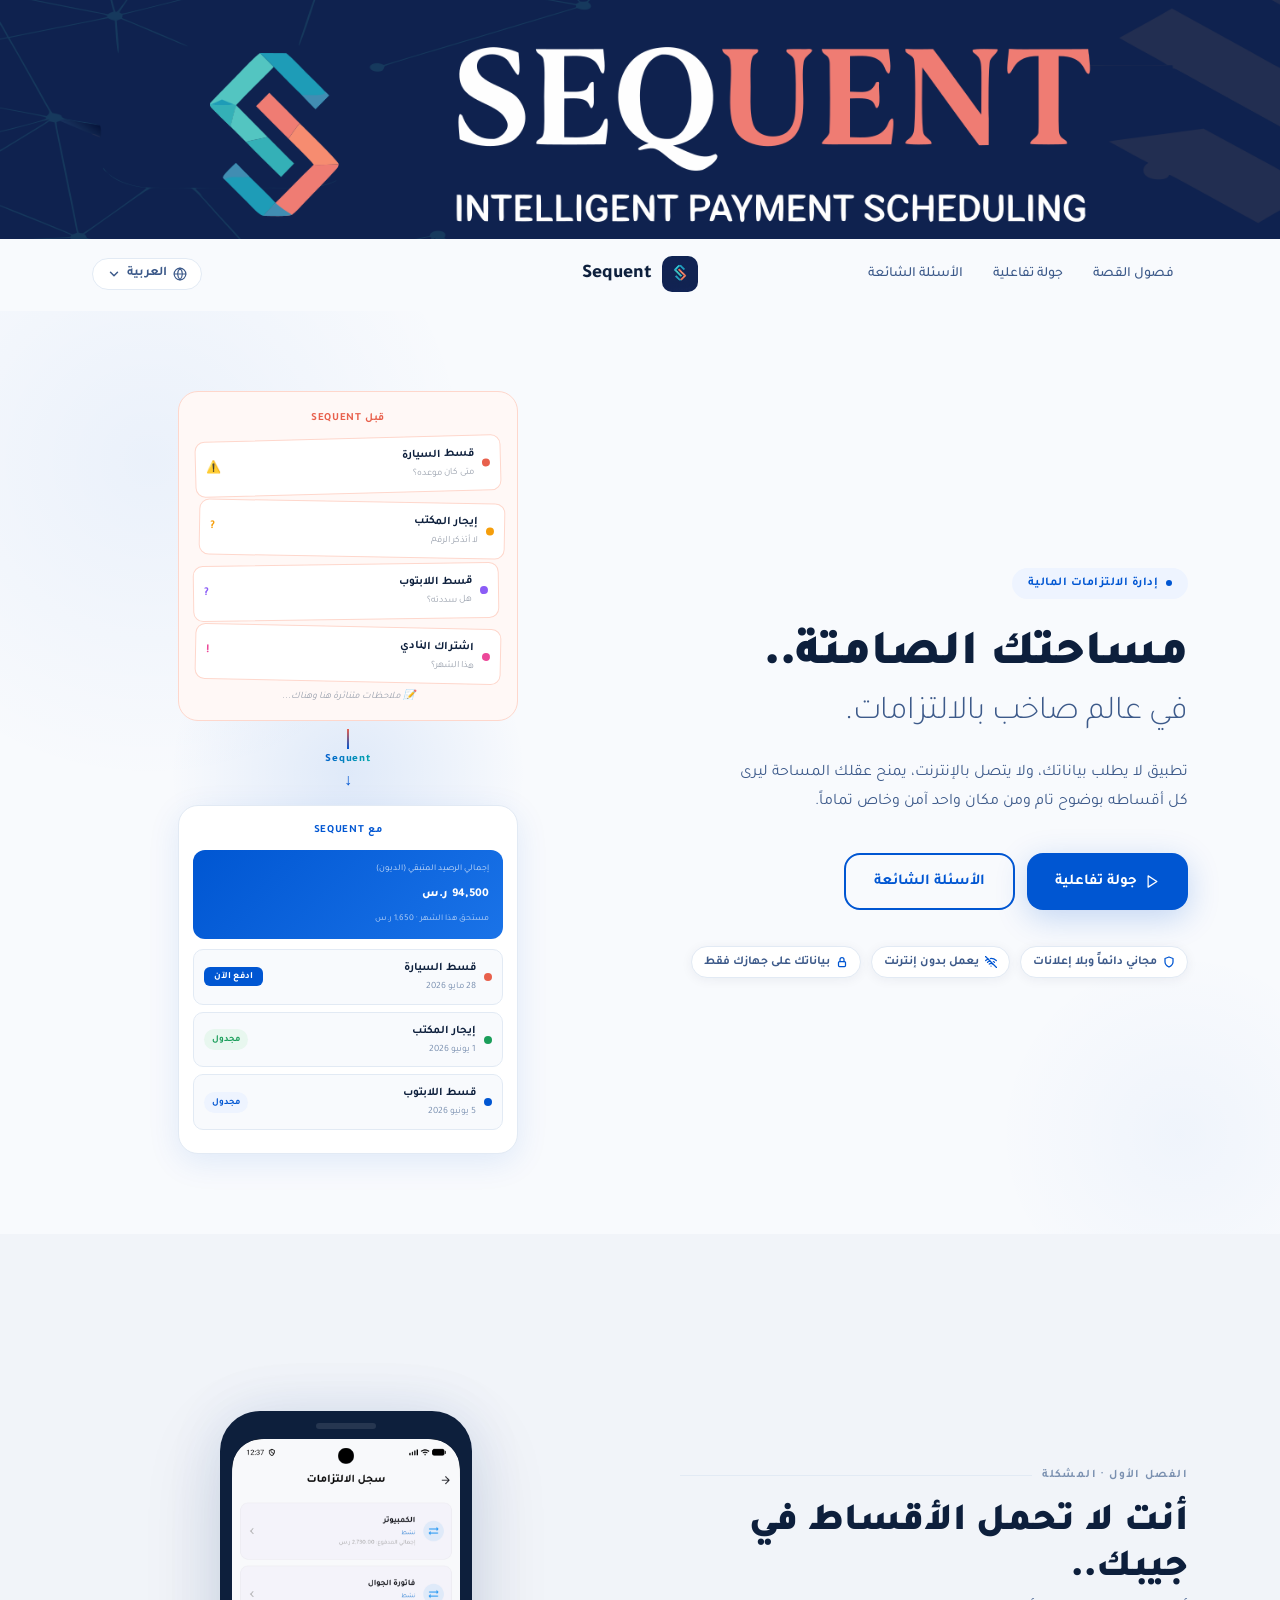
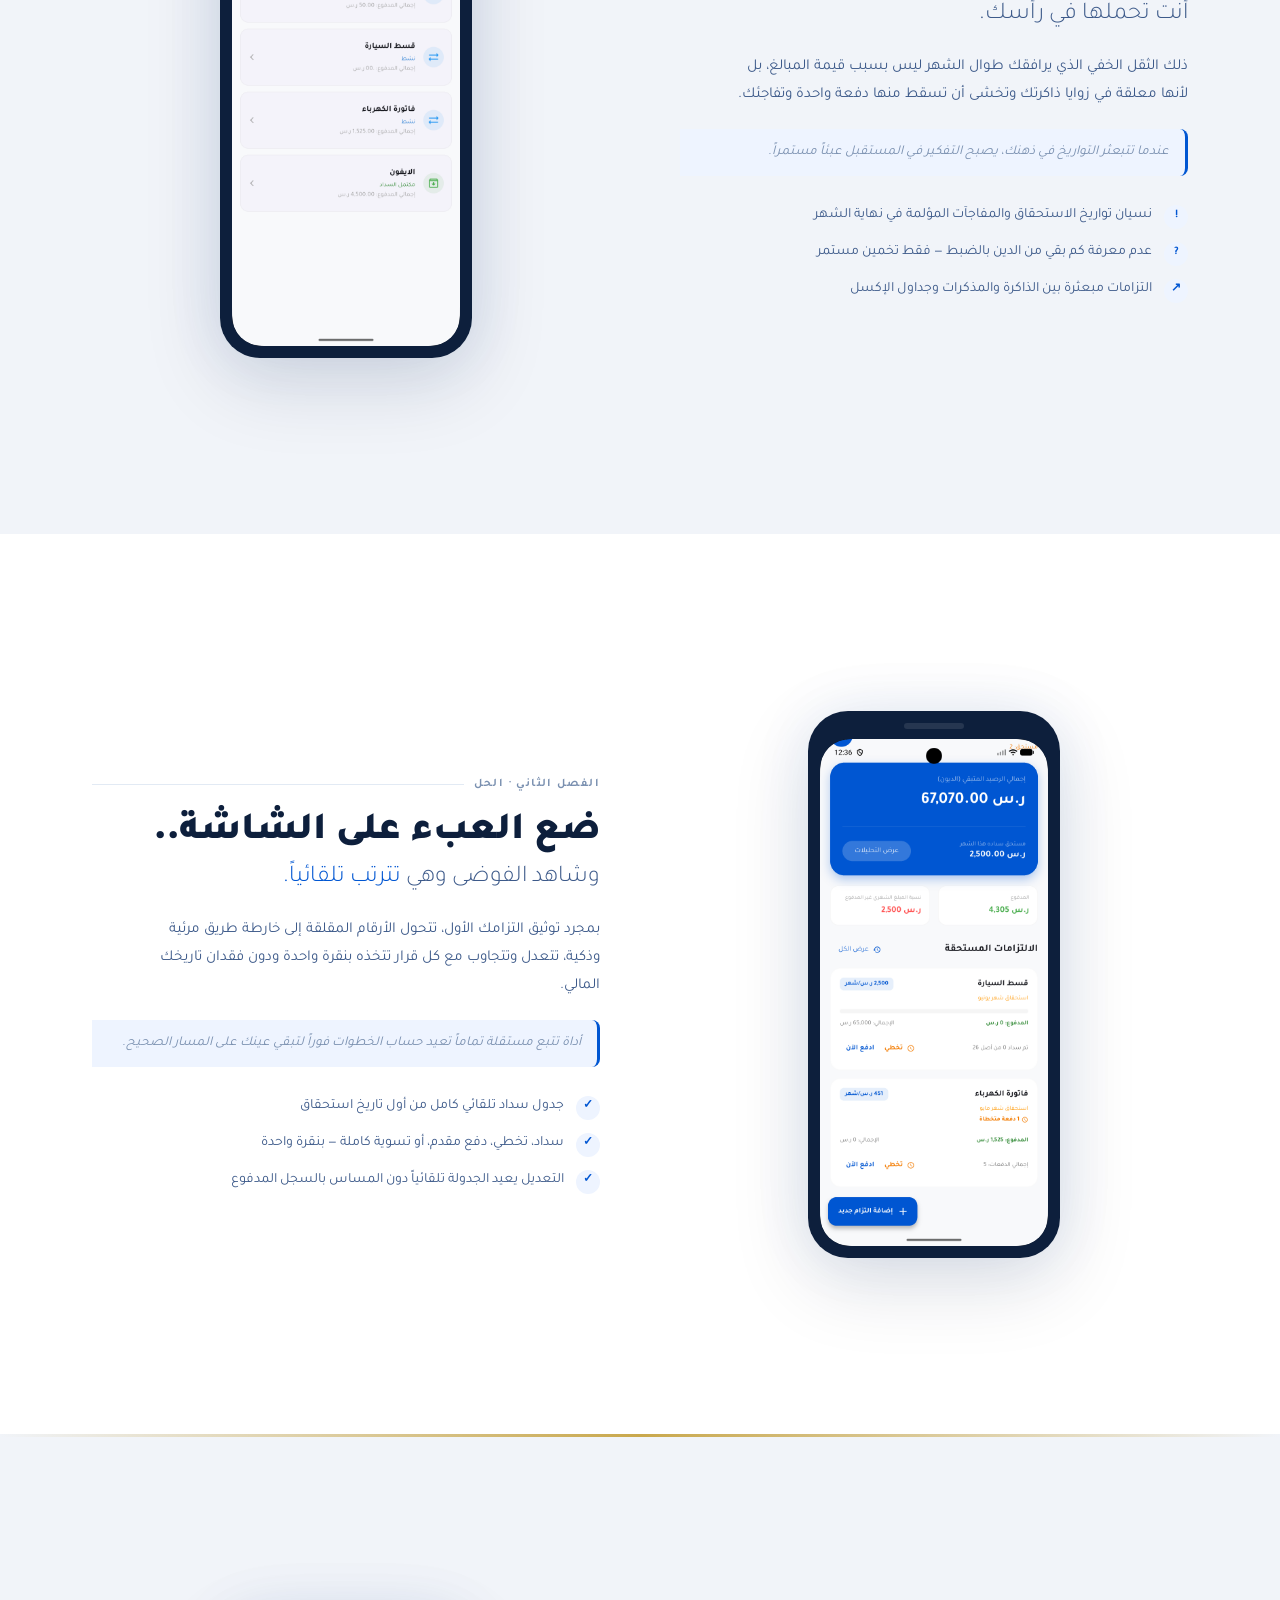
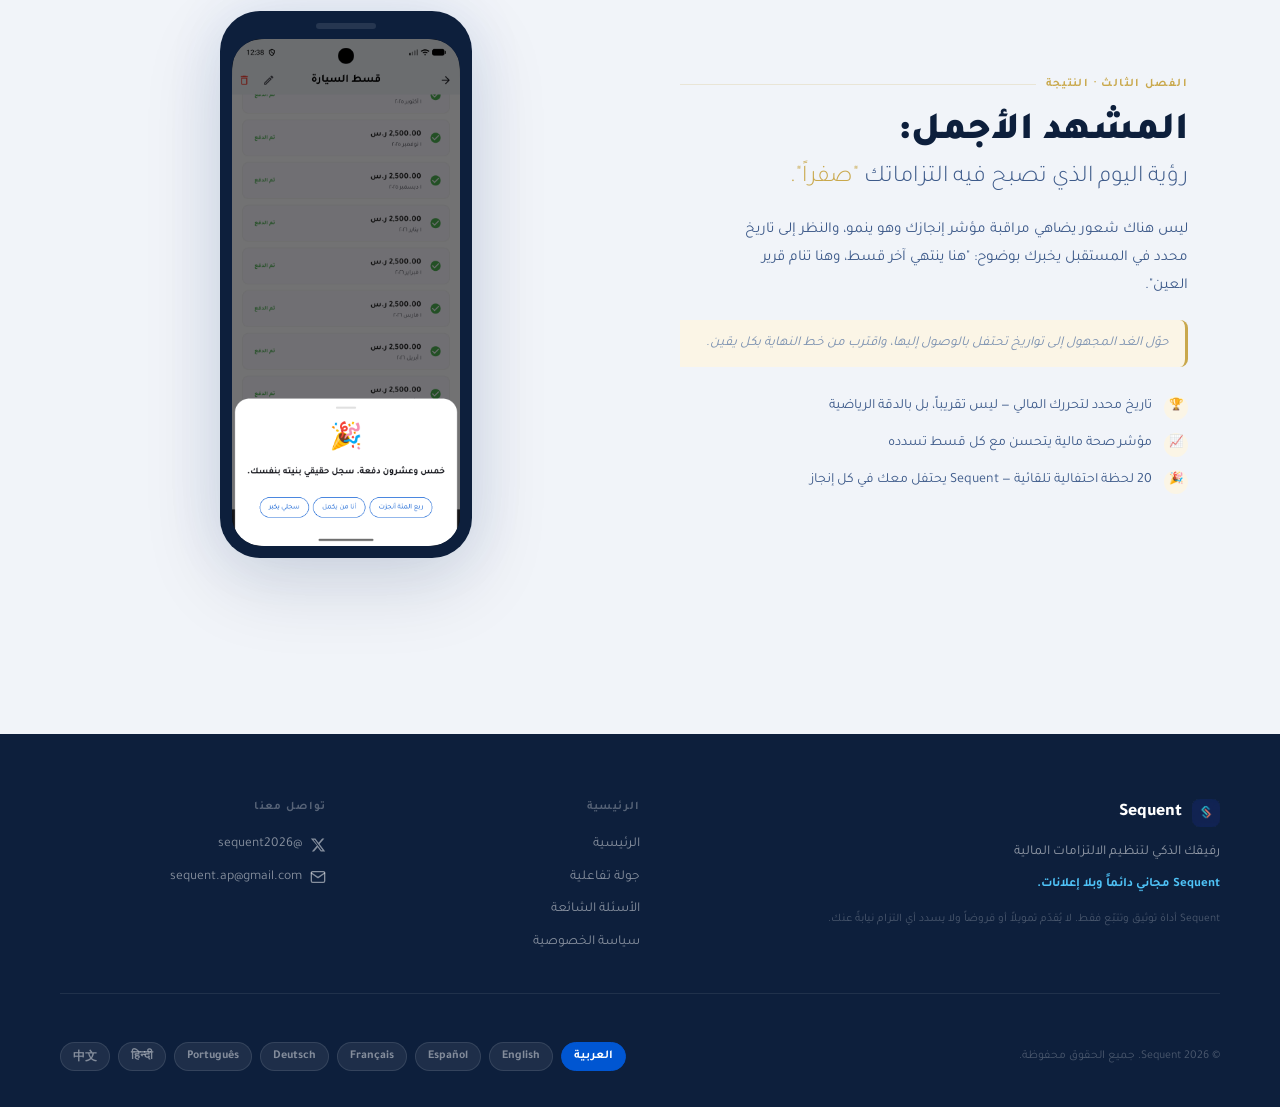
==== index.html @ 50496442 "Update website: privacy page, i18n system, translations for 8 languages - Add privacy.html and css/p" ====
<!DOCTYPE html>
<html lang="ar" dir="rtl">
<head>
<meta charset="UTF-8">
<meta name="viewport" content="width=device-width, initial-scale=1.0">
<meta name="description" content="Sequent — رفيقك الذكي لتنظيم الالتزامات المالية وجدولة الأقساط.">
<title>Sequent</title>
<script>
(function(){
  var l=localStorage.getItem('sq_lang')||'ar';
  document.documentElement.lang=l;
  document.documentElement.dir=l==='ar'?'rtl':'ltr';
})();
</script>
<link rel="stylesheet" href="css/main.css">
<link rel="stylesheet" href="css/home.css">
<script src="i18n/ar.js" defer></script>
<script src="i18n/en.js" defer></script>
<script src="i18n/es.js" defer></script>
<script src="i18n/fr.js" defer></script>
<script src="i18n/de.js" defer></script>
<script src="i18n/pt.js" defer></script>
<script src="i18n/hi.js" defer></script>
<script src="i18n/zh.js" defer></script>
</head>
<body>

<!-- BANNER -->
<div class="site-banner" id="site-banner">
  <img src="assets/images/banner.png" alt="Sequent">
</div>

<!-- NAV -->
<nav class="nav" id="main-nav">
  <div class="nav-inner">
    <ul class="nav-links">
      <li><a href="#ch1" data-i18n="nav_story">فصول القصة</a></li>
      <li><a href="tour.html" data-i18n="nav_tour">جولة تفاعلية</a></li>
      <li><a href="faq.html" data-i18n="nav_faq">الأسئلة الشائعة</a></li>
    </ul>
    <a href="index.html" class="nav-logo">
      <img src="assets/images/app_icon.png" alt="Sequent">
      <span data-i18n="nav_logo_label">Sequent</span>
    </a>
    <div class="nav-actions">
      <div class="nav-lang-wrap">
        <button class="nav-lang-btn" id="lang-btn" aria-haspopup="true" aria-expanded="false">
          <svg viewBox="0 0 24 24" fill="none" stroke="currentColor" stroke-width="2" stroke-linecap="round" stroke-linejoin="round"><circle cx="12" cy="12" r="10"/><line x1="2" y1="12" x2="22" y2="12"/><path d="M12 2a15.3 15.3 0 0 1 4 10 15.3 15.3 0 0 1-4 10 15.3 15.3 0 0 1-4-10 15.3 15.3 0 0 1 4-10z"/></svg>
          <span id="lang-label">العربية</span>
          <svg viewBox="0 0 24 24" fill="none" stroke="currentColor" stroke-width="2.5" stroke-linecap="round" stroke-linejoin="round" width="12" height="12"><polyline points="6 9 12 15 18 9"/></svg>
        </button>
        <div class="nav-lang-dropdown" id="lang-dropdown">
          <button class="lang-opt" data-lang="ar">العربية</button>
          <button class="lang-opt" data-lang="en">English</button>
          <button class="lang-opt" data-lang="es">Español</button>
          <button class="lang-opt" data-lang="fr">Français</button>
          <button class="lang-opt" data-lang="de">Deutsch</button>
          <button class="lang-opt" data-lang="pt">Português</button>
          <button class="lang-opt" data-lang="hi">हिन्दी</button>
          <button class="lang-opt" data-lang="zh">中文</button>
        </div>
      </div>
      <button class="nav-hamburger" id="hamburger" aria-expanded="false" aria-label="القائمة">
        <span></span><span></span><span></span>
      </button>
    </div>
  </div>
</nav>

<!-- Mobile nav — روابط فقط بدون اللغات -->
<div class="nav-mobile" id="mob-nav">
  <a href="#ch1" data-i18n="nav_story">فصول القصة</a>
  <a href="tour.html" data-i18n="nav_tour">جولة تفاعلية</a>
  <a href="faq.html" data-i18n="nav_faq">الأسئلة الشائعة</a>
</div>

<!-- HERO -->
<section class="hero">
  <div class="hero-inner">
    <!-- نص — يمين -->
    <div class="hero-content">
      <div class="hero-eyebrow reveal">
        <span class="eyebrow-dot"></span>
        <span data-i18n="hero_eyebrow">إدارة الالتزامات المالية</span>
      </div>
      <h1 class="hero-h1 reveal d1" data-i18n="hero_headline">مساحتك الصامتة..</h1>
      <p class="hero-h2 reveal d1" data-i18n="hero_headline_2">في عالم صاخب بالالتزامات.</p>
      <p class="hero-desc reveal d2" data-i18n="hero_subheadline">
        تطبيق لا يطلب بياناتك، ولا يتصل بالإنترنت، يمنح عقلك المساحة
        ليرى كل أقساطه بوضوح تام ومن مكان واحد آمن وخاص تماماً.
      </p>
      <div class="hero-ctas reveal d3">
        <a href="tour.html" class="btn-primary">
          <svg width="15" height="15" viewBox="0 0 24 24" fill="none" stroke="currentColor" stroke-width="2" stroke-linecap="round" stroke-linejoin="round"><polygon points="5 3 19 12 5 21 5 3"/></svg>
          <span data-i18n="hero_cta_tour">جولة تفاعلية</span>
        </a>
        <a href="faq.html" class="btn-outline">
          <span data-i18n="hero_cta_faq">الأسئلة الشائعة</span>
        </a>
      </div>
      <div class="hero-badges reveal d4">
        <span class="hero-badge">
          <svg width="12" height="12" viewBox="0 0 24 24" fill="none" stroke="currentColor" stroke-width="2.5" stroke-linecap="round" stroke-linejoin="round"><path d="M12 22s8-4 8-10V5l-8-3-8 3v7c0 6 8 10 8 10z"/></svg>
          <span data-i18n="hero_badge_free">مجاني دائماً وبلا إعلانات</span>
        </span>
        <span class="hero-badge">
          <svg width="12" height="12" viewBox="0 0 24 24" fill="none" stroke="currentColor" stroke-width="2.5" stroke-linecap="round" stroke-linejoin="round"><line x1="1" y1="1" x2="23" y2="23"/><path d="M16.72 11.06A10.94 10.94 0 0 1 19 12.55"/><path d="M5 12.55a10.94 10.94 0 0 1 5.17-2.39"/><path d="M10.71 5.05A16 16 0 0 1 22.56 9"/><path d="M1.42 9a15.91 15.91 0 0 1 4.7-2.88"/><path d="M8.53 16.11a6 6 0 0 1 6.95 0"/><line x1="12" y1="20" x2="12.01" y2="20"/></svg>
          <span data-i18n="hero_badge_offline">يعمل بدون إنترنت</span>
        </span>
        <span class="hero-badge">
          <svg width="12" height="12" viewBox="0 0 24 24" fill="none" stroke="currentColor" stroke-width="2.5" stroke-linecap="round" stroke-linejoin="round"><rect x="5" y="11" width="14" height="10" rx="2"/><path d="M8 11V7a4 4 0 0 1 8 0v4"/></svg>
          <span data-i18n="hero_badge_secure">بياناتك على جهازك فقط</span>
        </span>
      </div>
    </div>
    <!-- تصميم متحرك — يسار -->
    <div class="hero-visual reveal d2">
      <div class="hero-phone-glow"></div>
      <div class="hero-anim-wrap">
        <div class="anim-before">
          <div class="chaos-label" data-i18n="anim_before_label">قبل Sequent</div>
          <div class="chaos-card c1">
            <div class="chaos-card-dot" style="background:#E8604C;"></div>
            <div class="chaos-card-body"><div class="chaos-card-name" data-i18n="anim_card1_name">قسط السيارة</div><div class="chaos-card-date" data-i18n="anim_card1_date">متى كان موعده؟</div></div>
            <div class="chaos-card-status" style="color:#E8604C;">⚠️</div>
          </div>
          <div class="chaos-card c2">
            <div class="chaos-card-dot" style="background:#F59E0B;"></div>
            <div class="chaos-card-body"><div class="chaos-card-name" data-i18n="anim_card2_name">إيجار المكتب</div><div class="chaos-card-date" data-i18n="anim_card2_date">لا أتذكر الرقم</div></div>
            <div class="chaos-card-status" style="color:#F59E0B;">?</div>
          </div>
          <div class="chaos-card c3">
            <div class="chaos-card-dot" style="background:#8B5CF6;"></div>
            <div class="chaos-card-body"><div class="chaos-card-name" data-i18n="anim_card3_name">قسط اللابتوب</div><div class="chaos-card-date" data-i18n="anim_card3_date">هل سددته؟</div></div>
            <div class="chaos-card-status" style="color:#8B5CF6;">?</div>
          </div>
          <div class="chaos-card c4">
            <div class="chaos-card-dot" style="background:#EC4899;"></div>
            <div class="chaos-card-body"><div class="chaos-card-name" data-i18n="anim_card4_name">اشتراك النادي</div><div class="chaos-card-date" data-i18n="anim_card4_date">هذا الشهر؟</div></div>
            <div class="chaos-card-status" style="color:#EC4899;">!</div>
          </div>
          <div class="chaos-note" data-i18n="anim_chaos_note">📝 ملاحظات متناثرة هنا وهناك...</div>
        </div>
        <div class="anim-arrow">
          <div class="arrow-line"></div>
          <div class="arrow-label">Sequent</div>
          <div class="arrow-head">↓</div>
        </div>
        <div class="anim-after">
          <div class="order-label" data-i18n="anim_after_label">مع Sequent</div>
          <div class="order-header">
            <div class="order-header-text" data-i18n="mock_total_balance">إجمالي الرصيد المتبقي</div>
            <div class="order-header-amount"><span data-i18n="mock_amount">94,500</span> <span data-i18n="mock_currency">ر.س</span></div>
            <div class="order-header-sub" data-i18n="anim_header_sub">مستحق هذا الشهر · 1,650 ر.س</div>
          </div>
          <div class="order-card oc1">
            <div class="order-card-dot" style="background:#E8604C;"></div>
            <div class="order-card-body"><div class="order-card-name" data-i18n="anim_card1_name">قسط السيارة</div><div class="order-card-date" data-i18n="anim_date1">28 مايو 2026</div></div>
            <button class="order-pay-btn" data-i18n="mock_pay_now">ادفع الآن</button>
          </div>
          <div class="order-card oc2">
            <div class="order-card-dot" style="background:#1A9E5A;"></div>
            <div class="order-card-body"><div class="order-card-name" data-i18n="anim_card2_name">إيجار المكتب</div><div class="order-card-date" data-i18n="anim_date2">1 يونيو 2026</div></div>
            <div class="order-card-badge" style="color:#1A9E5A;background:#E8F7EF;" data-i18n="anim_scheduled">مجدول</div>
          </div>
          <div class="order-card oc3">
            <div class="order-card-dot" style="background:#0056D2;"></div>
            <div class="order-card-body"><div class="order-card-name" data-i18n="anim_card3_name">قسط اللابتوب</div><div class="order-card-date" data-i18n="anim_date3">5 يونيو 2026</div></div>
            <div class="order-card-badge" style="color:#0056D2;background:#EEF4FF;" data-i18n="anim_scheduled">مجدول</div>
          </div>
        </div>
      </div>
    </div>
  </div>
</section>

<!-- CHAPTER 1 — المشكلة: نص يمين + صورة يسار -->
<section class="chapter ch-gray" id="ch1">
  <div class="chapter-inner">
    <div class="ch-content">
      <div class="chapter-tag reveal" data-i18n="ch1_tag">الفصل الأول · المشكلة</div>
      <h2 class="chapter-h1 reveal d1" data-i18n="ch1_h1">أنت لا تحمل الأقساط في جيبك..</h2>
      <p class="chapter-h2 reveal d1" data-i18n="ch1_h2">أنت تحملها في رأسك.</p>
      <p class="chapter-desc reveal d2" data-i18n="ch1_desc">
        ذلك الثقل الخفي الذي يرافقك طوال الشهر ليس بسبب قيمة المبالغ،
        بل لأنها معلقة في زوايا ذاكرتك وتخشى أن تسقط منها دفعة واحدة وتفاجئك.
      </p>
      <div class="chapter-support reveal d2" data-i18n="ch1_support">
        عندما تتبعثر التواريخ في ذهنك، يصبح التفكير في المستقبل عبئاً مستمراً.
      </div>
      <div class="chapter-points reveal d3">
        <div class="chapter-point"><span class="pt-icon pt-blue">!</span><span data-i18n="ch1_p1">نسيان تواريخ الاستحقاق والمفاجآت المؤلمة في نهاية الشهر</span></div>
        <div class="chapter-point"><span class="pt-icon pt-blue">?</span><span data-i18n="ch1_p2">عدم معرفة كم بقي من الدين بالضبط — فقط تخمين مستمر</span></div>
        <div class="chapter-point"><span class="pt-icon pt-blue">↗</span><span data-i18n="ch1_p3">التزامات مبعثرة بين الذاكرة والمذكرات وجداول الإكسل</span></div>
      </div>
    </div>
    <div class="ch-visual reveal d1">
      <div class="ch-phone-wrap">
        <div class="ch-phone-glow"></div>
        <div class="ch-phone">
          <div class="ch-notch"></div>
          <div class="ch-screen">
            <img id="img-ch1" src="assets/images/screens/screen8_ar.png" alt="Sequent">
          </div>
        </div>
      </div>
    </div>
  </div>
</section>

<!-- CHAPTER 2 — الحل: صورة يمين + نص يسار -->
<section class="chapter ch-white" id="ch2">
  <div class="chapter-inner flipped">
    <div class="ch-visual reveal d1">
      <div class="ch-phone-wrap">
        <div class="ch-phone-glow"></div>
        <div class="ch-phone">
          <div class="ch-notch"></div>
          <div class="ch-screen">
            <img id="img-ch2" src="assets/images/screens/screen3_ar.png" alt="Sequent">
          </div>
        </div>
      </div>
    </div>
    <div class="ch-content">
      <div class="chapter-tag reveal" data-i18n="ch2_tag">الفصل الثاني · الحل</div>
      <h2 class="chapter-h1 reveal d1" data-i18n="ch2_h1">ضع العبء على الشاشة..</h2>
      <p class="chapter-h2 reveal d1"><span data-i18n="ch2_h2">وشاهد الفوضى وهي </span><em data-i18n="ch2_h2_em">تترتب تلقائياً.</em></p>
      <p class="chapter-desc reveal d2" data-i18n="ch2_desc">
        بمجرد توثيق التزامك الأول، تتحول الأرقام المقلقة إلى خارطة طريق
        مرئية وذكية، تتعدل وتتجاوب مع كل قرار تتخذه بنقرة واحدة
        ودون فقدان تاريخك المالي.
      </p>
      <div class="chapter-support reveal d2" data-i18n="ch2_support">
        أداة تتبع مستقلة تماماً تعيد حساب الخطوات فوراً لتبقي عينك على المسار الصحيح.
      </div>
      <div class="chapter-points reveal d3">
        <div class="chapter-point"><span class="pt-icon pt-blue">✓</span><span data-i18n="ch2_p1">جدول سداد تلقائي كامل من أول تاريخ استحقاق</span></div>
        <div class="chapter-point"><span class="pt-icon pt-blue">✓</span><span data-i18n="ch2_p2">سداد، تخطي، دفع مقدم، أو تسوية كاملة — بنقرة واحدة</span></div>
        <div class="chapter-point"><span class="pt-icon pt-blue">✓</span><span data-i18n="ch2_p3">التعديل يعيد الجدولة تلقائياً دون المساس بالسجل المدفوع</span></div>
      </div>
    </div>
  </div>
</section>

<!-- CHAPTER 3 — النتيجة: نص يمين + صورة يسار -->
<section class="chapter ch-gold-accent" id="ch3">
  <div class="gold-strip"></div>
  <div class="chapter-inner">
    <div class="ch-content">
      <div class="chapter-tag reveal" data-i18n="ch3_tag">الفصل الثالث · النتيجة</div>
      <h2 class="chapter-h1 reveal d1" data-i18n="ch3_h1">المشهد الأجمل:</h2>
      <p class="chapter-h2 reveal d1"><span data-i18n="ch3_h2">رؤية اليوم الذي تصبح فيه التزاماتك </span><em data-i18n="ch3_h2_em">"صفراً".</em></p>
      <p class="chapter-desc reveal d2" data-i18n="ch3_desc">
        ليس هناك شعور يضاهي مراقبة مؤشر إنجازك وهو ينمو، والنظر إلى
        تاريخ محدد في المستقبل يخبرك بوضوح: "هنا ينتهي آخر قسط،
        وهنا تنام قرير العين".
      </p>
      <div class="chapter-support reveal d2" data-i18n="ch3_support">
        حوّل الغد المجهول إلى تواريخ تحتفل بالوصول إليها، واقترب من خط النهاية بكل يقين.
      </div>
      <div class="chapter-points reveal d3">
        <div class="chapter-point"><span class="pt-icon pt-gold">🏆</span><span data-i18n="ch3_p1">تاريخ محدد لتحررك المالي — ليس تقريباً، بل بالدقة الرياضية</span></div>
        <div class="chapter-point"><span class="pt-icon pt-gold">📈</span><span data-i18n="ch3_p2">مؤشر صحة مالية يتحسن مع كل قسط تسدده</span></div>
        <div class="chapter-point"><span class="pt-icon pt-gold">🎉</span><span data-i18n="ch3_p3">20 لحظة احتفالية تلقائية — Sequent يحتفل معك في كل إنجاز</span></div>
      </div>
    </div>
    <div class="ch-visual reveal d1">
      <div class="ch-phone-wrap">
        <div class="ch-phone-glow"></div>
        <div class="ch-phone">
          <div class="ch-notch"></div>
          <div class="ch-screen">
            <img id="img-ch3" src="assets/images/screens/screen6_ar.png" alt="Sequent">
          </div>
        </div>
      </div>
    </div>
  </div>
</section>

<!-- FOOTER -->
<footer class="footer">
  <div class="footer-top">
    <div>
      <div class="footer-logo"><img src="assets/images/app_icon.png" alt="Sequent"><span data-i18n="nav_logo_label">Sequent</span></div>
      <p class="footer-tagline" data-i18n="footer_tagline">رفيقك الذكي لتنظيم الالتزامات المالية وجدولة الأقساط بكل سهولة.</p>
      <p class="footer-free" data-i18n="footer_free">✦ Sequent مجاني دائماً وبلا إعلانات.</p>
      <p class="footer-disc" data-i18n="footer_disclaimer">Sequent أداة توثيق وتتبع فقط. لا يُقدّم تمويلاً أو قروضاً، ولا يسدد أي التزام نيابةً عنك.</p>
    </div>
    <div>
      <div class="footer-col-title" data-i18n="nav_home">تصفح</div>
      <div class="footer-links">
        <a href="index.html" data-i18n="footer_home">الرئيسية</a>
        <a href="tour.html" data-i18n="footer_tour">جولة تفاعلية</a>
        <a href="faq.html" data-i18n="footer_faq">الأسئلة الشائعة</a>
        <a href="privacy.html" data-i18n="footer_privacy">سياسة الخصوصية</a>
      </div>
    </div>
    <div>
      <div class="footer-col-title" data-i18n="footer_contact">تواصل معنا</div>
      <a href="https://x.com/sequent2026" target="_blank" rel="noopener" class="footer-social-link">
        <svg viewBox="0 0 24 24" fill="currentColor"><path d="M18.244 2.25h3.308l-7.227 8.26 8.502 11.24H16.17l-4.714-6.231-5.401 6.231H2.746l7.73-8.835L1.254 2.25H8.08l4.713 6.231zm-1.161 17.52h1.833L7.084 4.126H5.117z"/></svg>
        @sequent2026
      </a>
      <a href="mailto:sequent.ap@gmail.com" class="footer-social-link">
        <svg viewBox="0 0 24 24" fill="none" stroke="currentColor" stroke-width="2" stroke-linecap="round" stroke-linejoin="round"><path d="M4 4h16c1.1 0 2 .9 2 2v12c0 1.1-.9 2-2 2H4c-1.1 0-2-.9-2-2V6c0-1.1.9-2 2-2z"/><polyline points="22,6 12,13 2,6"/></svg>
        sequent.ap@gmail.com
      </a>
    </div>
  </div>
  <div class="footer-bottom">
    <span class="footer-rights" data-i18n="footer_rights">© 2026 Sequent. جميع الحقوق محفوظة.</span>
    <div class="footer-langs-list">
      <button class="footer-lang-item" data-lang="ar">العربية</button>
      <button class="footer-lang-item" data-lang="en">English</button>
      <button class="footer-lang-item" data-lang="es">Español</button>
      <button class="footer-lang-item" data-lang="fr">Français</button>
      <button class="footer-lang-item" data-lang="de">Deutsch</button>
      <button class="footer-lang-item" data-lang="pt">Português</button>
      <button class="footer-lang-item" data-lang="hi">हिन्दी</button>
      <button class="footer-lang-item" data-lang="zh">中文</button>
    </div>
  </div>
</footer>

<script src="js/main.js"></script>
</body>
</html>
---- css/main.css ----
/* ============================================================
   SEQUENT — Shared CSS (all pages)
   Light background + App Identity Colors + Tajawal font
   ============================================================ */
@import url('https://fonts.googleapis.com/css2?family=Tajawal:wght@300;400;500;700;800;900&display=swap');

:root {
  --navy:        #0D1F3C;
  --blue:        #0056D2;
  --blue-h:      #1A73E8;
  --blue-faint:  #EEF4FF;
  --blue-faint2: #E4EFFE;
  --gold:        #C9A84C;
  --gold-faint:  #FBF5E6;
  --bg:          #F8FAFD;
  --bg-gray:     #F1F4F9;
  --bg-white:    #FFFFFF;
  --text:        #0D1F3C;
  --text-2:      #3D5A8A;
  --text-3:      #7A90B0;
  --border:      #E2EAF4;
  --success:     #1A9E5A;
  --success-bg:  #E8F7EF;
  --danger:      #C0392B;
  --danger-bg:   #FDECEA;
  --warning:     #E67E22;
  --warning-bg:  #FEF3E8;
  --sh-sm:  0 2px 12px rgba(13,31,60,0.06);
  --sh-md:  0 8px 40px rgba(13,31,60,0.10);
  --sh-lg:  0 24px 80px rgba(13,31,60,0.14);
  --sh-blue:0 8px 32px rgba(0,86,210,0.22);
  --r-sm: 8px; --r-md: 16px; --r-lg: 24px; --r-xl: 36px; --r-pill: 999px;
  --nav-h: 72px;
  --t: 0.25s cubic-bezier(0.4,0,0.2,1);
  --container: 1160px;
}

/* ── Reset ── */
*,*::before,*::after { box-sizing:border-box; margin:0; padding:0; }
html { scroll-behavior:smooth; }
body {
  font-family:'Tajawal',sans-serif;
  background:var(--bg); color:var(--text);
  line-height:1.65; overflow-x:hidden;
  -webkit-font-smoothing:antialiased;
}
img { display:block; max-width:100%; }
a { text-decoration:none; color:inherit; }
button { cursor:pointer; font-family:'Tajawal',sans-serif; }
ul { list-style:none; }

/* ── Container ── */
.container { max-width:var(--container); margin:0 auto; padding:0 32px; }

/* ── Buttons ── */
.btn-primary {
  display:inline-flex; align-items:center; gap:8px;
  background:var(--blue); color:#fff;
  padding:14px 28px; border-radius:var(--r-md); border:none;
  font-weight:700; font-size:0.95rem;
  box-shadow:var(--sh-blue); transition:all var(--t);
}
.btn-primary:hover { background:var(--navy); box-shadow:0 12px 40px rgba(13,31,60,0.25); transform:translateY(-2px); }
.btn-outline {
  display:inline-flex; align-items:center; gap:8px;
  background:transparent; color:var(--blue);
  padding:14px 28px; border-radius:var(--r-md);
  border:2px solid var(--blue);
  font-weight:600; font-size:0.95rem; transition:all var(--t);
}
.btn-outline:hover { background:var(--blue); color:#fff; transform:translateY(-2px); }

/* ── Banner ── */
.site-banner {
  width:100%;
  overflow:hidden;
  transform:translateY(0);
  opacity:1;
  transition:transform 0.45s ease, opacity 0.4s ease;
  will-change:transform, opacity;
  line-height:0;
}
.site-banner.hidden {
  transform:translateY(-100%);
  opacity:0;
  pointer-events:none;
}
.site-banner img {
  width:100%;
  height:auto;
  aspect-ratio:1500/280;
  object-fit:cover;
  object-position:center center;
  display:block;
}

/* ── NAV ── */
.nav {
  position:sticky; top:0; z-index:200;
  height:var(--nav-h);
  background:rgba(248,250,253,0.96);
  backdrop-filter:blur(20px); -webkit-backdrop-filter:blur(20px);
  border-bottom:1px solid transparent;
  transition:border-color var(--t), box-shadow var(--t);
}
.nav.scrolled { border-bottom-color:var(--border); box-shadow:var(--sh-sm); }
.nav-inner {
  max-width:var(--container); margin:0 auto; padding:0 32px;
  height:100%;
  display:grid; grid-template-columns:1fr auto 1fr; align-items:center; gap:24px;
}
.nav-links { display:flex; align-items:center; gap:2px; justify-content:flex-start; }
.nav-links a {
  font-size:0.88rem; font-weight:500; color:var(--text-2);
  padding:7px 14px; border-radius:var(--r-sm); transition:all var(--t);
}
.nav-links a:hover { color:var(--blue); background:var(--blue-faint); }
.nav-links a.active { color:var(--blue); background:var(--blue-faint); font-weight:700; }
.nav-logo {
  display:flex; align-items:center; gap:10px;
  justify-content:center; font-weight:800; font-size:1.2rem; color:var(--navy);
}
.nav-logo img { width:36px; height:36px; border-radius:10px; }
.nav-actions { display:flex; align-items:center; gap:10px; justify-content:flex-end; }
.nav-lang-wrap { position:relative; }
.nav-lang-btn {
  display:flex; align-items:center; gap:6px;
  background:var(--bg-white); border:1.5px solid var(--border);
  color:var(--text-2); font-size:0.82rem; font-weight:600;
  padding:7px 14px; border-radius:var(--r-pill); transition:all var(--t);
}
.nav-lang-btn:hover { border-color:var(--blue); color:var(--blue); }
.nav-lang-btn svg { width:14px; height:14px; flex-shrink:0; }
.nav-lang-dropdown {
  display:none; position:absolute;
  top:calc(100% + 8px); inset-inline-end:0;
  background:var(--bg-white); border:1px solid var(--border);
  border-radius:var(--r-md); box-shadow:var(--sh-lg);
  padding:6px; min-width:160px; z-index:300;
}
.nav-lang-dropdown.open { display:block; animation:drop-in 0.18s ease; }
@keyframes drop-in { from{opacity:0;transform:translateY(-6px);}to{opacity:1;transform:translateY(0);} }
.lang-opt {
  display:flex; align-items:center; width:100%;
  padding:9px 12px; border-radius:var(--r-sm);
  font-size:0.85rem; font-weight:500; color:var(--text-2);
  background:none; border:none; text-align:start; transition:all var(--t);
}
.lang-opt:hover { background:var(--blue-faint); color:var(--blue); }
.lang-opt.active { color:var(--blue); font-weight:700; }
.nav-hamburger {
  display:none; flex-direction:column; gap:5px;
  background:none; border:none; padding:8px;
}
.nav-hamburger span { display:block; width:22px; height:2px; background:var(--navy); border-radius:2px; transition:all var(--t); }

/* Mobile nav — روابط فقط بدون اللغات */
.nav-mobile {
  display:none; position:fixed; top:var(--nav-h); inset-inline:0;
  background:var(--bg-white); border-bottom:1px solid var(--border);
  padding:8px 24px 20px; z-index:201; box-shadow:var(--sh-md);
}
.nav-mobile.open { display:block; }
.nav-mobile a {
  display:block; padding:13px 0; font-size:1rem; font-weight:500;
  color:var(--text); border-bottom:1px solid var(--border); transition:color var(--t);
}
.nav-mobile a:last-of-type { border-bottom:none; }
.nav-mobile a:hover { color:var(--blue); }

/* ── Page Header (for inner pages) ── */
.page-header {
  background:linear-gradient(160deg, var(--navy) 0%, #1A3A6B 100%);
  padding:calc(var(--nav-h) + 48px) 32px 56px;
  text-align:center; color:#fff;
}
.page-header-back {
  display:inline-flex; align-items:center; gap:6px;
  font-size:0.85rem; color:rgba(255,255,255,0.6);
  margin-bottom:20px; transition:color var(--t);
}
.page-header-back:hover { color:#fff; }
.page-header h1 {
  font-size:clamp(1.8rem,4vw,2.8rem); font-weight:900;
  color:#fff; margin-bottom:14px;
}
.page-header p { font-size:1rem; color:rgba(255,255,255,0.68); max-width:500px; margin:0 auto; }

/* ── Footer ── */
.footer { background:var(--navy); color:rgba(255,255,255,0.65); padding:64px 32px 36px; }
.footer-top {
  max-width:var(--container); margin:0 auto;
  display:grid; grid-template-columns:2fr 1fr 1fr;
  gap:48px; margin-bottom:48px; padding-bottom:40px;
  border-bottom:1px solid rgba(255,255,255,0.08);
}
.footer-logo { display:flex; align-items:center; gap:10px; font-weight:800; font-size:1.1rem; color:#fff; margin-bottom:14px; }
.footer-logo img { width:28px; height:28px; border-radius:8px; }
.footer-tagline { font-size:0.85rem; color:rgba(255,255,255,0.55); line-height:1.7; margin-bottom:10px; }
.footer-free { font-size:0.8rem; font-weight:700; color:#4FC3F7; margin-bottom:14px; }
.footer-disc { font-size:0.72rem; color:rgba(255,255,255,0.25); line-height:1.65; }
.footer-col-title { font-size:0.72rem; font-weight:700; text-transform:uppercase; letter-spacing:0.1em; color:rgba(255,255,255,0.3); margin-bottom:16px; }
.footer-links { display:flex; flex-direction:column; gap:10px; }
.footer-links a { font-size:0.85rem; color:rgba(255,255,255,0.5); transition:color var(--t); }
.footer-links a:hover { color:#fff; }
.footer-social-link { display:flex; align-items:center; gap:8px; font-size:0.85rem; color:rgba(255,255,255,0.5); transition:color var(--t); margin-bottom:10px; }
.footer-social-link:hover { color:#fff; }
.footer-social-link svg { width:16px; height:16px; flex-shrink:0; }
.footer-bottom {
  max-width:var(--container); margin:0 auto;
  display:flex; align-items:center; justify-content:space-between;
  flex-wrap:wrap; gap:16px;
}
.footer-rights { font-size:0.75rem; color:rgba(255,255,255,0.25); }

/* Footer language list */
.footer-langs-list { display:flex; flex-wrap:wrap; gap:8px; }
.footer-lang-item {
  background:rgba(255,255,255,0.07); border:1px solid rgba(255,255,255,0.1);
  color:rgba(255,255,255,0.45); font-size:0.75rem; font-weight:600;
  padding:5px 12px; border-radius:var(--r-pill); transition:all var(--t);
}
.footer-lang-item:hover { background:rgba(255,255,255,0.14); color:#fff; }
.footer-lang-item.active { background:var(--blue); border-color:var(--blue); color:#fff; }

/* ── Scroll Reveal ── */
.reveal { opacity:0; transform:translateY(28px); transition:opacity 0.65s ease,transform 0.65s ease; }
.reveal.on { opacity:1; transform:none; }
.d1{transition-delay:0.08s;} .d2{transition-delay:0.16s;}
.d3{transition-delay:0.24s;} .d4{transition-delay:0.32s;}

/* ── Responsive ── */
@media(max-width:1023px){
  .nav-links { display:none; }
  .nav-hamburger { display:flex; }
  .nav-inner { grid-template-columns:auto 1fr auto; }
  .nav-logo { justify-content:flex-start; }
  .footer-top { grid-template-columns:1fr 1fr; }
}
@media(max-width:639px){
  :root { --nav-h:64px; }
  .container { padding:0 20px; }
  .footer-top { grid-template-columns:1fr; gap:32px; }
  .footer { padding:48px 20px 28px; }
  /* صور الجوال متناسبة */
  img { height:auto; width:100%; object-fit:contain; }
  .ch-screen img,
  .phone-screen img,
  .step-screen img { object-fit:cover; }
}
---- css/home.css ----
/* ============================================================
   SEQUENT — Home Page CSS
   ============================================================ */

/* ── HERO — يملأ الشاشة كاملاً ── */
.hero {
  min-height:100vh;
  display:flex; align-items:center;
  background:var(--bg);
  position:relative; overflow:hidden;
  padding:0;
}
.hero::before {
  content:''; position:absolute;
  top:-200px; inset-inline-end:-200px;
  width:700px; height:700px; border-radius:50%;
  background:radial-gradient(circle,rgba(0,86,210,0.055) 0%,transparent 65%);
  pointer-events:none;
}
.hero::after {
  content:''; position:absolute;
  bottom:-100px; inset-inline-start:-100px;
  width:400px; height:400px; border-radius:50%;
  background:radial-gradient(circle,rgba(0,86,210,0.035) 0%,transparent 65%);
  pointer-events:none;
}
.hero-inner {
  max-width:var(--container); margin:0 auto; padding:80px 32px;
  display:grid; grid-template-columns:1fr 1fr;
  gap:72px; align-items:center; position:relative; z-index:1;
  width:100%;
}
.hero-content { }
.hero-visual { display:flex; justify-content:center; align-items:center; position:relative; }

.hero-eyebrow {
  display:inline-flex; align-items:center; gap:8px;
  background:var(--blue-faint); color:var(--blue);
  font-size:0.75rem; font-weight:700;
  padding:6px 16px; border-radius:var(--r-pill);
  margin-bottom:28px; letter-spacing:0.04em;
}
.eyebrow-dot { width:6px; height:6px; border-radius:50%; background:var(--blue); animation:blink 2s ease-in-out infinite; }
@keyframes blink { 0%,100%{opacity:1;}50%{opacity:0.3;} }
.hero-h1 { font-size:clamp(2rem,3.8vw,3.2rem); font-weight:900; line-height:1.2; color:var(--navy); margin-bottom:6px; }
.hero-h2 { font-size:clamp(1.4rem,2.6vw,2.1rem); font-weight:300; line-height:1.3; color:var(--text-2); margin-bottom:24px; }
.hero-desc { font-size:1rem; color:var(--text-2); line-height:1.8; margin-bottom:36px; max-width:460px; }
.hero-desc strong { color:var(--navy); font-weight:700; }
.hero-ctas { display:flex; gap:12px; flex-wrap:wrap; margin-bottom:36px; }
.hero-badges { display:flex; gap:10px; flex-wrap:wrap; }
.hero-badge {
  display:inline-flex; align-items:center; gap:6px;
  font-size:0.76rem; font-weight:600; color:var(--text-2);
  padding:5px 12px; background:var(--bg-white);
  border:1px solid var(--border); border-radius:var(--r-pill); box-shadow:var(--sh-sm);
}
.hero-badge svg { color:var(--blue); flex-shrink:0; }

/* ── HERO ANIMATION ── */
.hero-phone-glow {
  position:absolute; width:360px; height:360px; border-radius:50%;
  background:radial-gradient(circle,rgba(0,86,210,0.10) 0%,transparent 70%);
  pointer-events:none; z-index:0;
}
.hero-anim-wrap {
  width:340px; display:flex; flex-direction:column;
  gap:0; position:relative; z-index:1;
}
.anim-before {
  background:#FFF8F6; border:1.5px solid #FED7CC;
  border-radius:20px; padding:18px 16px 14px;
  animation:chaos-shake 6s ease-in-out infinite;
}
@keyframes chaos-shake {
  0%,100%{transform:rotate(0deg);}
  20%{transform:rotate(-0.5deg);}
  40%{transform:rotate(0.5deg);}
  60%{transform:rotate(-0.3deg);}
  80%{transform:rotate(0.3deg);}
}
.chaos-label { font-size:0.68rem; font-weight:700; color:#E8604C; margin-bottom:10px; text-align:center; letter-spacing:0.06em; text-transform:uppercase; }
.chaos-card { display:flex; align-items:center; gap:8px; background:#fff; border:1px solid #FED7CC; border-radius:10px; padding:9px 10px; margin-bottom:7px; }
.chaos-card.c1{transform:rotate(-1.5deg);}
.chaos-card.c2{transform:rotate(1deg) translateX(4px);}
.chaos-card.c3{transform:rotate(-0.8deg) translateX(-2px);}
.chaos-card.c4{transform:rotate(1.2deg);}
.chaos-card-dot { width:8px; height:8px; border-radius:50%; flex-shrink:0; }
.chaos-card-body { flex:1; }
.chaos-card-name { font-size:0.72rem; font-weight:700; color:#0D1F3C; }
.chaos-card-date { font-size:0.6rem; color:#9CA3AF; margin-top:1px; }
.chaos-card-status { font-size:0.75rem; font-weight:700; }
.chaos-note { font-size:0.62rem; color:#9CA3AF; font-style:italic; text-align:center; margin-top:4px; }
.anim-arrow { display:flex; flex-direction:column; align-items:center; padding:8px 0; gap:2px; }
.arrow-line { width:2px; height:20px; background:linear-gradient(180deg,#E8604C,#0056D2); }
.arrow-label { font-size:0.68rem; font-weight:800; background:linear-gradient(135deg,#0056D2,#00B4A6); -webkit-background-clip:text; -webkit-text-fill-color:transparent; background-clip:text; letter-spacing:0.08em; }
.arrow-head { font-size:1rem; color:#0056D2; animation:bounce-arrow 1.5s ease-in-out infinite; }
@keyframes bounce-arrow { 0%,100%{transform:translateY(0);}50%{transform:translateY(4px);} }
.anim-after { background:#fff; border:1.5px solid #E2EAF4; border-radius:20px; padding:16px 14px; box-shadow:0 8px 32px rgba(0,86,210,0.10); }
.order-label { font-size:0.68rem; font-weight:700; color:#0056D2; margin-bottom:10px; text-align:center; letter-spacing:0.06em; text-transform:uppercase; }
.order-header { background:linear-gradient(135deg,#0056D2,#1A73E8); border-radius:12px; padding:12px 14px; margin-bottom:10px; color:#fff; }
.order-header-text { font-size:0.55rem; opacity:0.8; margin-bottom:3px; }
.order-header-amount { font-size:1.1rem; font-weight:800; margin-bottom:4px; }
.order-header-amount span { font-size:0.75rem; }
.order-header-sub { font-size:0.55rem; opacity:0.7; }
.order-card { display:flex; align-items:center; gap:8px; background:#F8FAFD; border:1px solid #E2EAF4; border-radius:10px; padding:9px 10px; margin-bottom:7px; animation:card-settle 0.5s ease both; }
.order-card.oc1{animation-delay:0.1s;}
.order-card.oc2{animation-delay:0.2s;}
.order-card.oc3{animation-delay:0.3s;}
@keyframes card-settle { from{opacity:0;transform:translateY(-8px);}to{opacity:1;transform:translateY(0);} }
.order-card-dot { width:8px; height:8px; border-radius:50%; flex-shrink:0; }
.order-card-body { flex:1; }
.order-card-name { font-size:0.72rem; font-weight:700; color:#0D1F3C; }
.order-card-date { font-size:0.6rem; color:#7A90B0; margin-top:1px; }
.order-pay-btn { background:#0056D2; color:#fff; border:none; border-radius:6px; padding:4px 10px; font-size:0.6rem; font-weight:700; animation:pulse-btn 2s ease-in-out infinite; }
@keyframes pulse-btn { 0%,100%{box-shadow:0 0 0 0 rgba(0,86,210,0.3);}50%{box-shadow:0 0 0 6px rgba(0,86,210,0);} }
.order-card-badge { font-size:0.58rem; font-weight:700; padding:3px 8px; border-radius:20px; }

/* ── CHAPTERS — يملأ كل فصل الشاشة كاملاً ── */
.chapter {
  min-height:100vh;
  display:flex; align-items:center;
  position:relative; overflow:hidden;
  padding:0;
}
.chapter-inner {
  max-width:var(--container); margin:0 auto; padding:80px 32px;
  display:grid; grid-template-columns:1fr 1fr;
  gap:80px; align-items:center; width:100%;
}
/* فصل 1 و 3: نص أولاً (يمين RTL) ثم صورة (يسار RTL) */
.chapter-inner .ch-content { order:1; }
.chapter-inner .ch-visual  { order:2; display:flex; justify-content:center; align-items:center; position:relative; }
/* فصل 2: صورة أولاً (يمين RTL) ثم نص (يسار RTL) */
.chapter-inner.flipped .ch-visual  { order:1; }
.chapter-inner.flipped .ch-content { order:2; }

.chapter-tag { font-size:0.72rem; font-weight:700; text-transform:uppercase; letter-spacing:0.12em; color:var(--text-3); margin-bottom:16px; display:flex; align-items:center; gap:10px; }
.chapter-tag::after { content:''; flex:1; height:1px; background:var(--border); }
.chapter-h1 { font-size:clamp(1.8rem,3vw,2.5rem); font-weight:900; line-height:1.2; color:var(--navy); margin-bottom:6px; }
.chapter-h2 { font-size:clamp(1.1rem,2vw,1.5rem); font-weight:300; color:var(--text-2); margin-bottom:20px; line-height:1.4; }
.chapter-h2 em { font-style:normal; color:var(--blue); }
.chapter-desc { font-size:0.95rem; color:var(--text-2); line-height:1.85; margin-bottom:20px; max-width:460px; }
.chapter-support { font-size:0.85rem; color:var(--text-3); font-style:italic; padding:12px 16px; border-inline-start:3px solid var(--blue); background:var(--blue-faint); border-radius:0 var(--r-sm) var(--r-sm) 0; margin-bottom:28px; }
.chapter-points { display:flex; flex-direction:column; gap:12px; }
.chapter-point { display:flex; align-items:flex-start; gap:12px; font-size:0.88rem; color:var(--text-2); line-height:1.6; }
.pt-icon { width:24px; height:24px; border-radius:50%; display:flex; align-items:center; justify-content:center; flex-shrink:0; margin-top:1px; font-size:0.72rem; font-weight:700; }
.pt-blue { background:var(--blue-faint); color:var(--blue); }
.pt-gold { background:var(--gold-faint); color:var(--gold); }

/* Chapter phones */
.ch-phone-wrap { position:relative; z-index:1; }
.ch-phone-glow { position:absolute; width:240px; height:240px; border-radius:50%; background:radial-gradient(circle,rgba(0,86,210,0.08) 0%,transparent 70%); top:50%; left:50%; transform:translate(-50%,-50%); pointer-events:none; z-index:0; }
.ch-phone { width:252px; background:var(--navy); border-radius:40px; padding:12px; box-shadow:var(--sh-lg),0 0 60px rgba(0,86,210,0.08); position:relative; z-index:1; }
.ch-notch { width:60px; height:6px; background:rgba(255,255,255,0.10); border-radius:3px; margin:0 auto 10px; }
.ch-screen { background:var(--bg); border-radius:30px; overflow:hidden; }
.ch-screen img { width:100%; height:auto; display:block; }

/* Chapter backgrounds */
.ch-gray { background:var(--bg-gray); }
.ch-white { background:var(--bg-white); }
.ch-gold-accent { background:var(--bg-gray); }
.ch-gold-accent .chapter-tag { color:var(--gold); }
.ch-gold-accent .chapter-tag::after { background:rgba(201,168,76,0.2); }
.ch-gold-accent .chapter-h2 em { color:var(--gold); }
.ch-gold-accent .chapter-support { border-color:var(--gold); background:var(--gold-faint); }
.gold-strip { position:absolute; top:0; inset-inline:0; height:3px; background:linear-gradient(90deg,transparent,var(--gold),transparent); }

/* ── RESPONSIVE ── */
@media(max-width:1023px){
  /* Hero */
  .hero-inner { grid-template-columns:1fr; gap:48px; padding:64px 32px; }
  /* صورة الهيرو أولاً ثم النص */
  .hero-visual  { order:1; }
  .hero-content { order:2; }
  .hero-anim-wrap { width:300px; }
  /* Chapters — عمود واحد، النص دائماً أولاً */
  .chapter-inner,
  .chapter-inner.flipped { grid-template-columns:1fr; gap:40px; padding:64px 32px; }
  .chapter-inner .ch-content,
  .chapter-inner.flipped .ch-content { order:1 !important; }
  .chapter-inner .ch-visual,
  .chapter-inner.flipped .ch-visual  { order:2 !important; }
  .ch-phone { width:220px; }
}
@media(max-width:639px){
  .hero { min-height:auto; }
  .chapter { min-height:auto; }
  .hero-inner { padding:48px 20px; gap:32px; }
  .chapter-inner,
  .chapter-inner.flipped { padding:48px 20px; gap:28px; }
  .hero-h1 { font-size:1.9rem; }
  .hero-h2 { font-size:1.3rem; }
  .hero-ctas { flex-direction:column; }
  .btn-primary,.btn-outline { justify-content:center; }
  .hero-anim-wrap { width:100%; max-width:320px; margin:0 auto; }
  .ch-phone { width:200px; }
  .chapter-h1 { font-size:1.6rem; }
  .chapter-h2 { font-size:1.1rem; }
}
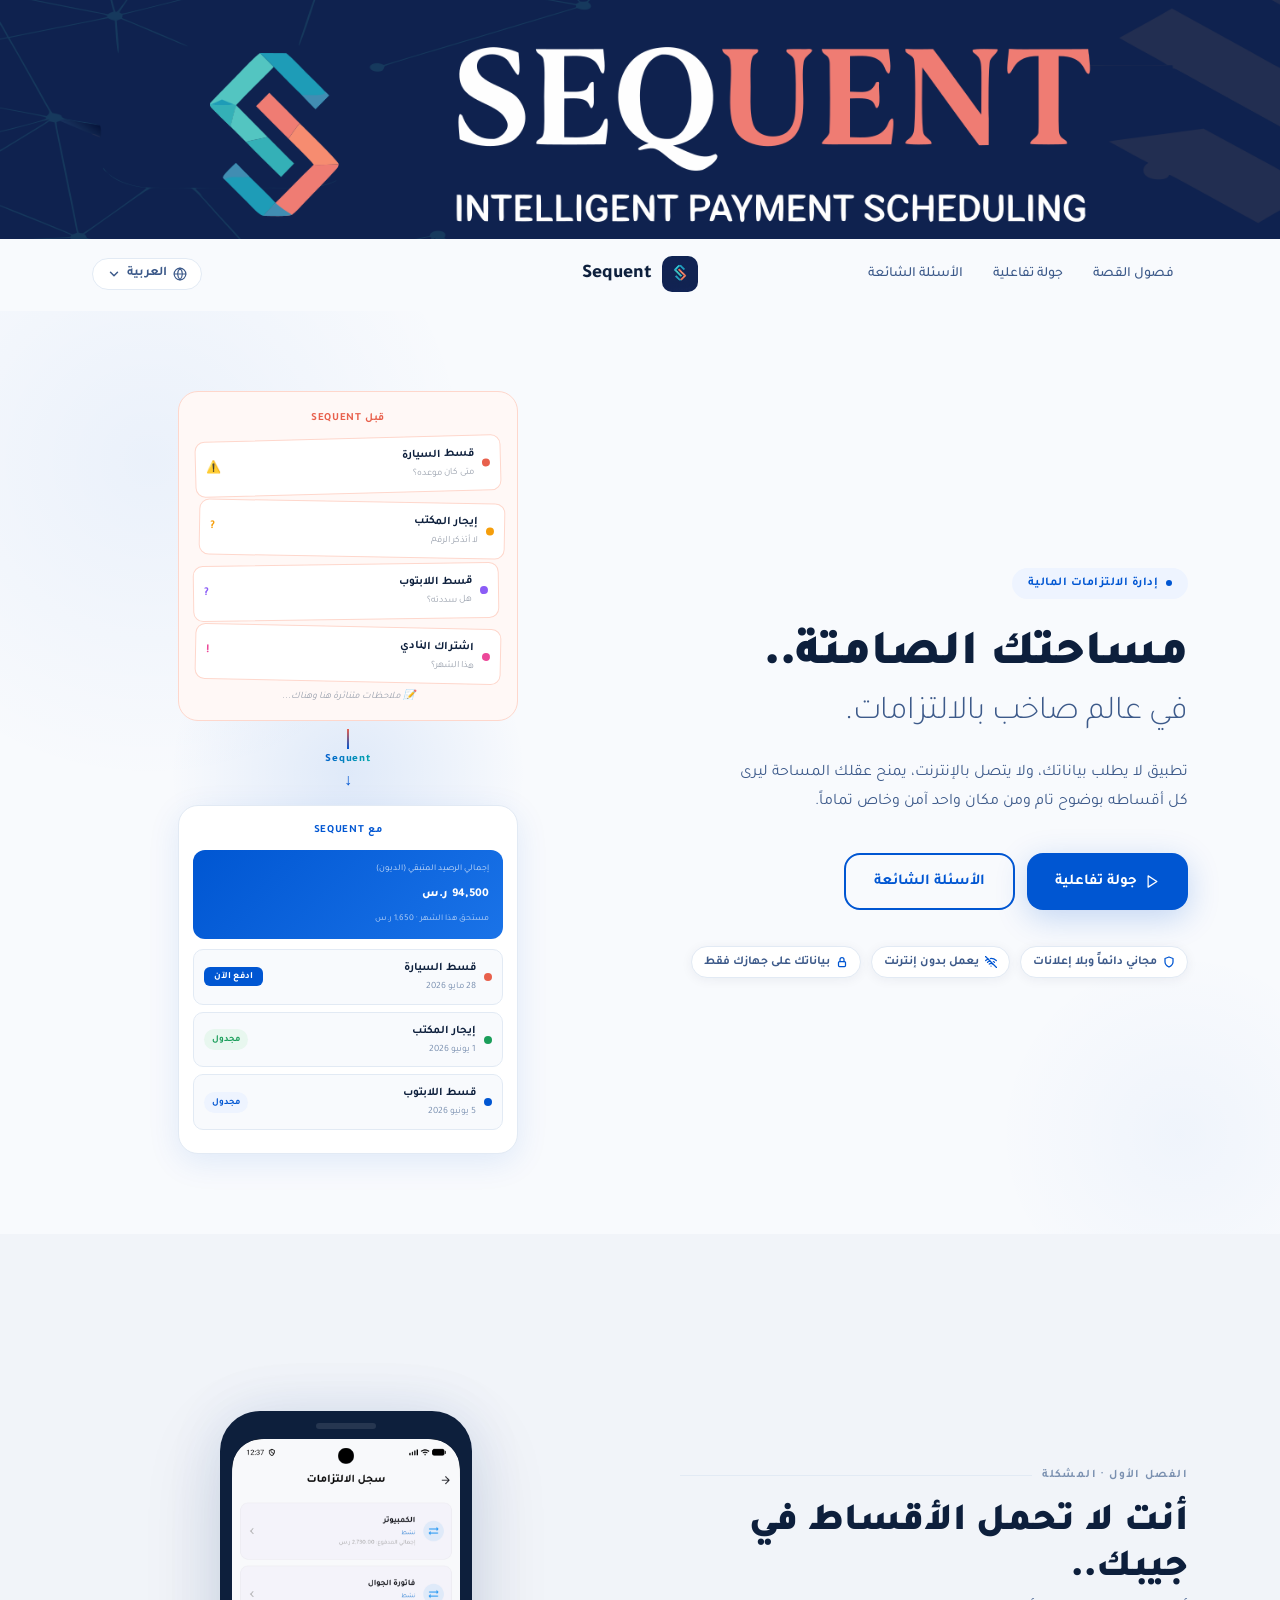
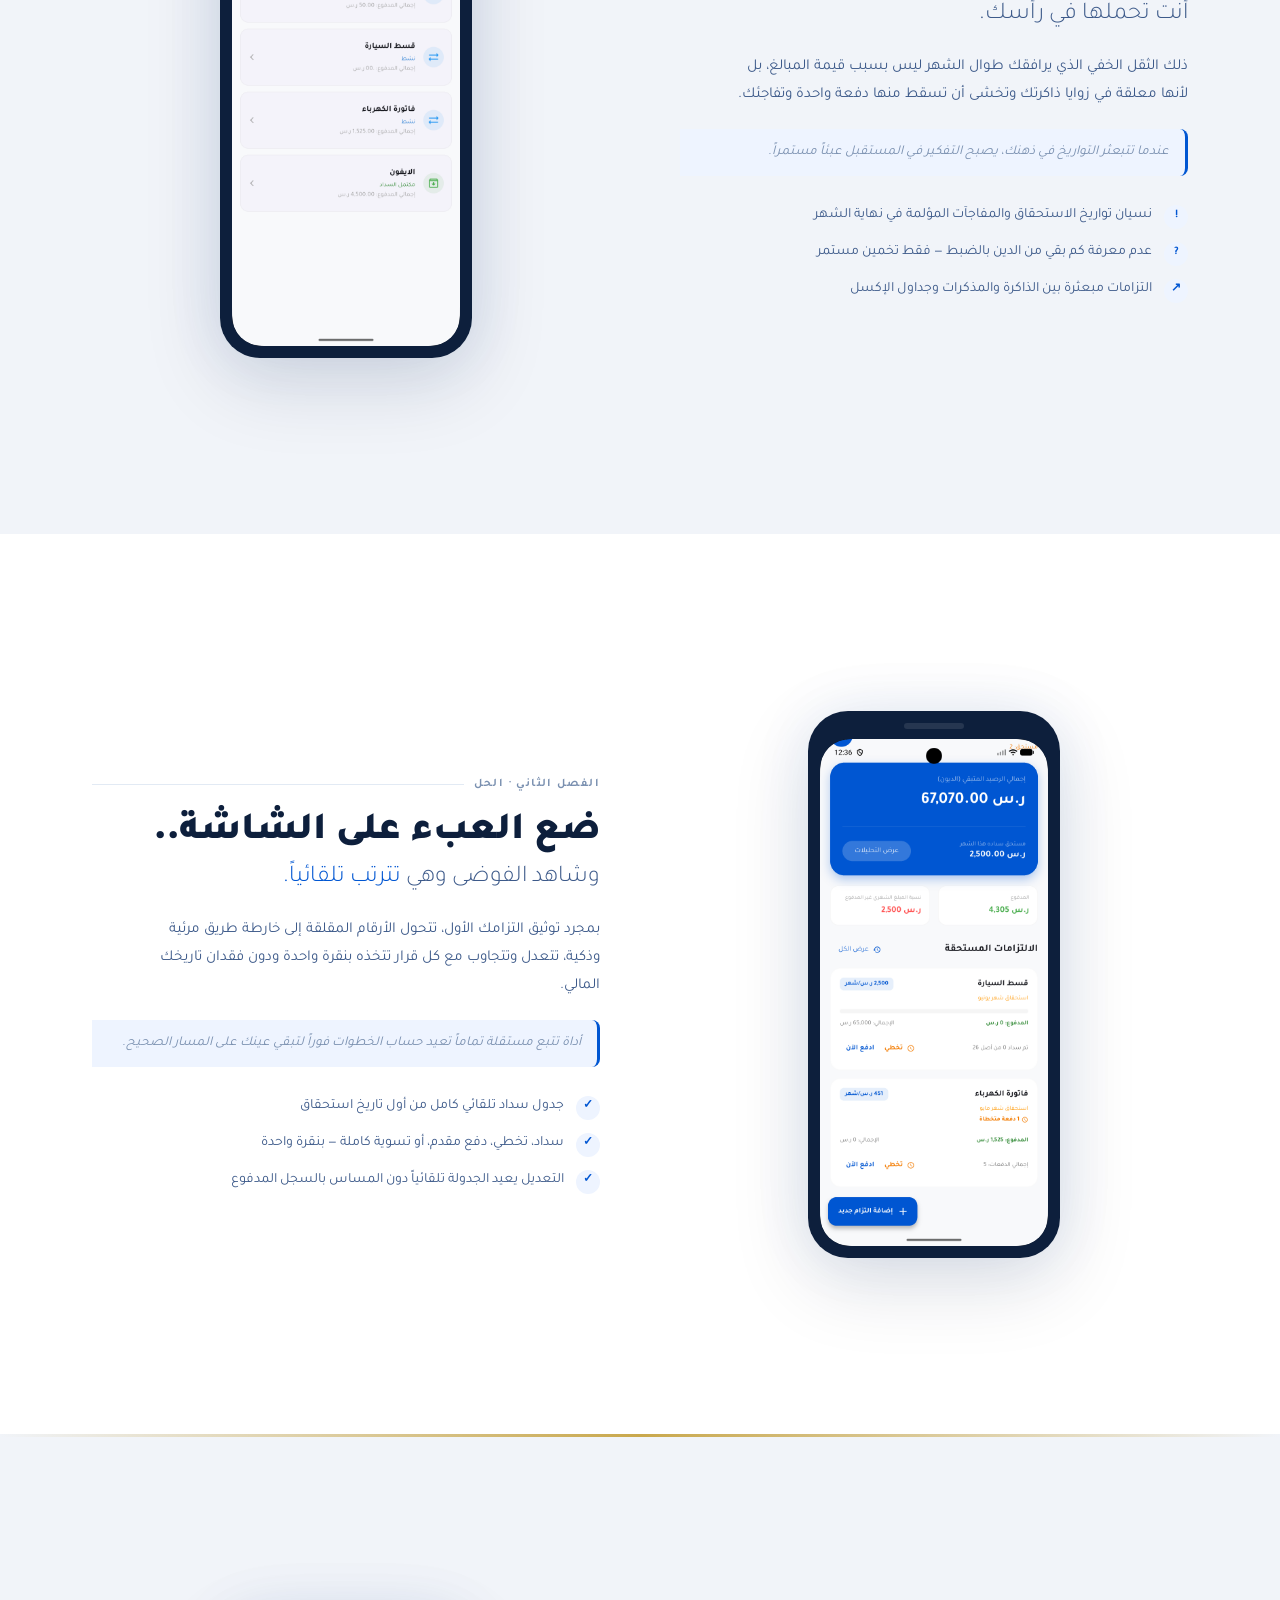
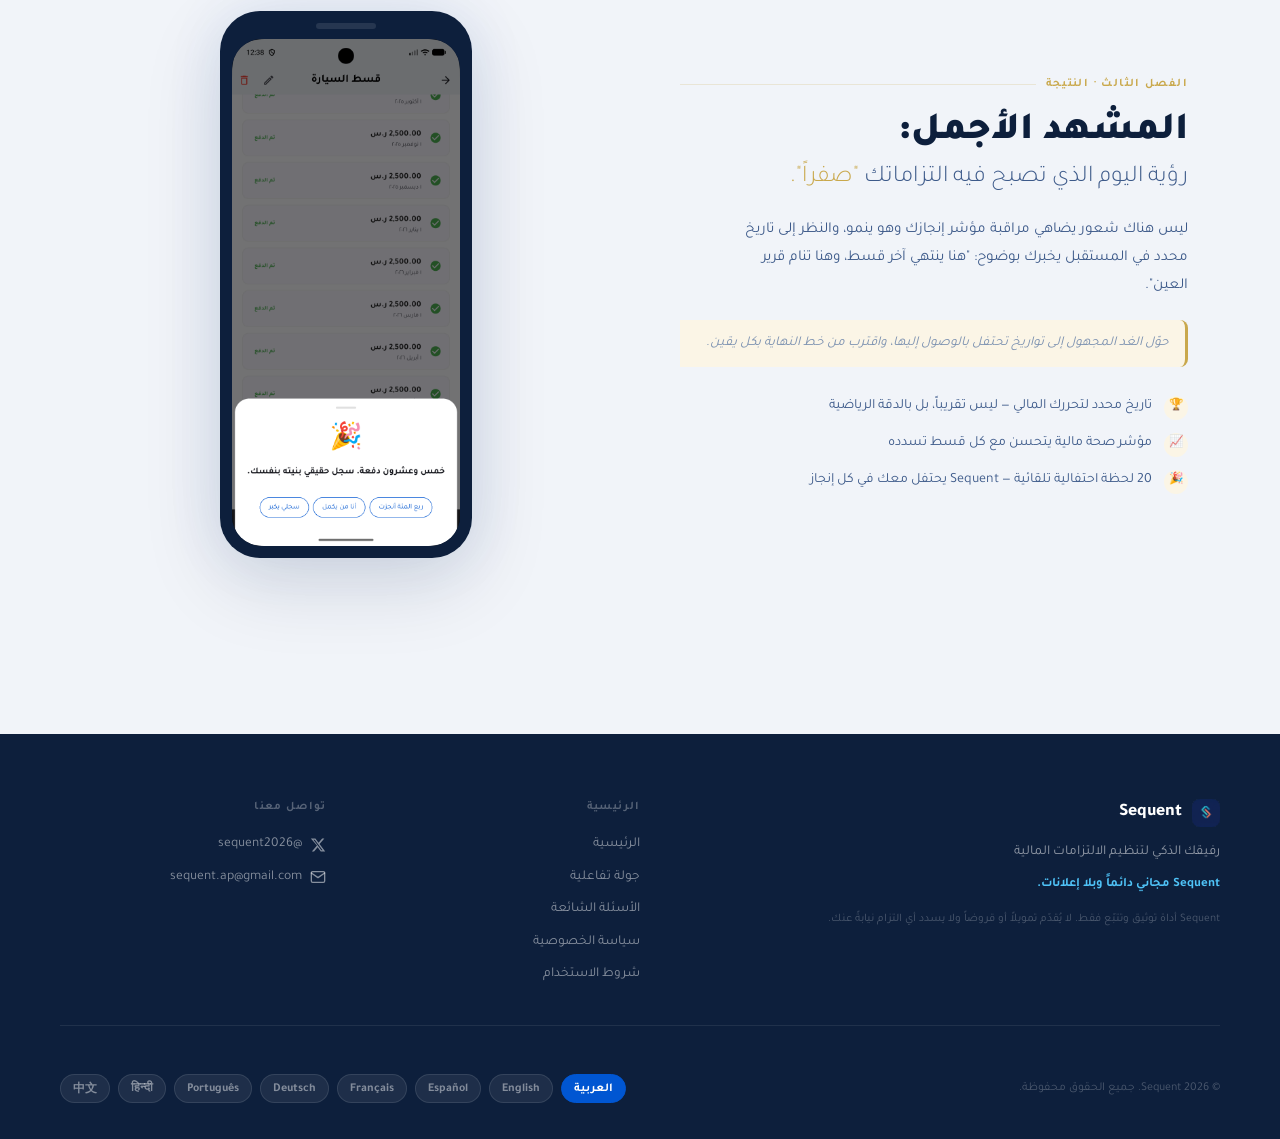
==== commit 7478156d: "Add Terms of Use page with 8-language i18n support - Add terms.html with 17 sections (Acceptance, De" ====
--- a/index.html
+++ b/index.html
@@ -295,6 +295,7 @@
         <a href="tour.html" data-i18n="footer_tour">جولة تفاعلية</a>
         <a href="faq.html" data-i18n="footer_faq">الأسئلة الشائعة</a>
         <a href="privacy.html" data-i18n="footer_privacy">سياسة الخصوصية</a>
+        <a href="terms.html" data-i18n="footer_terms">شروط الاستخدام</a>
       </div>
     </div>
     <div>
